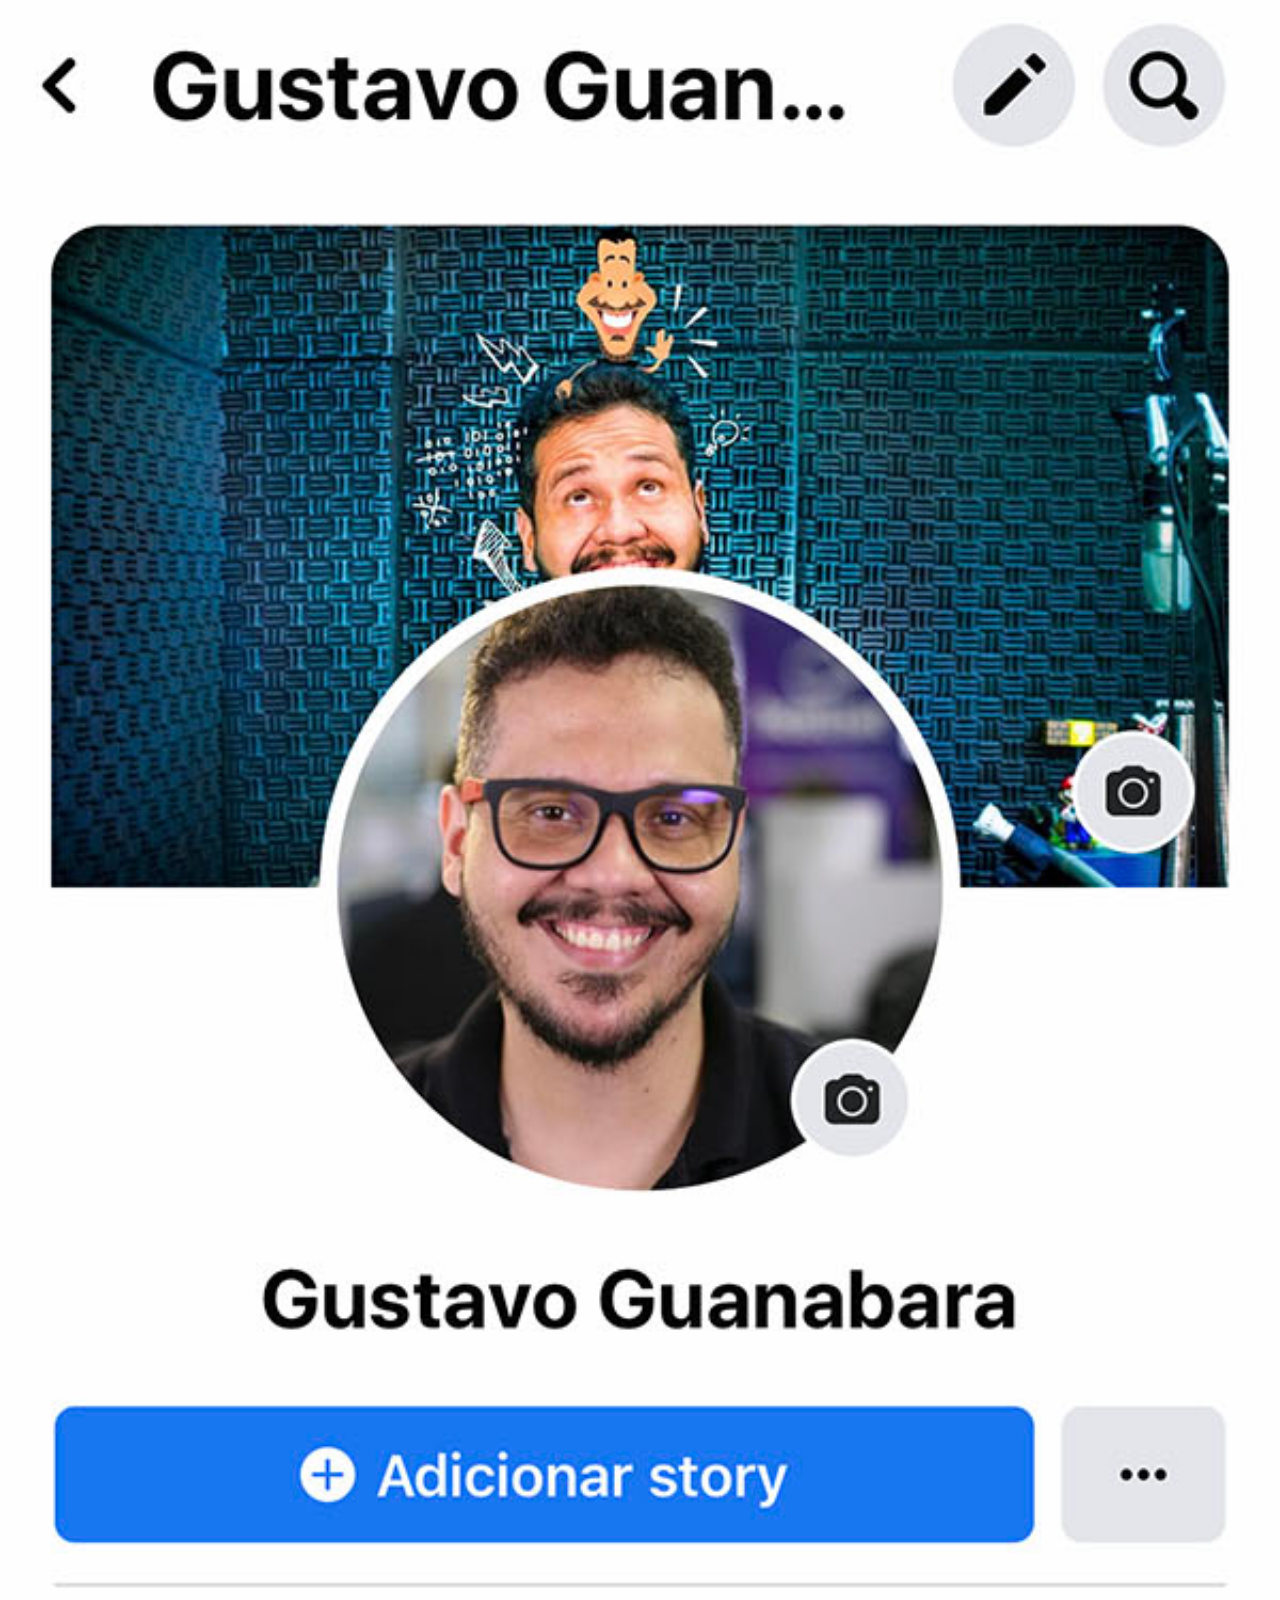
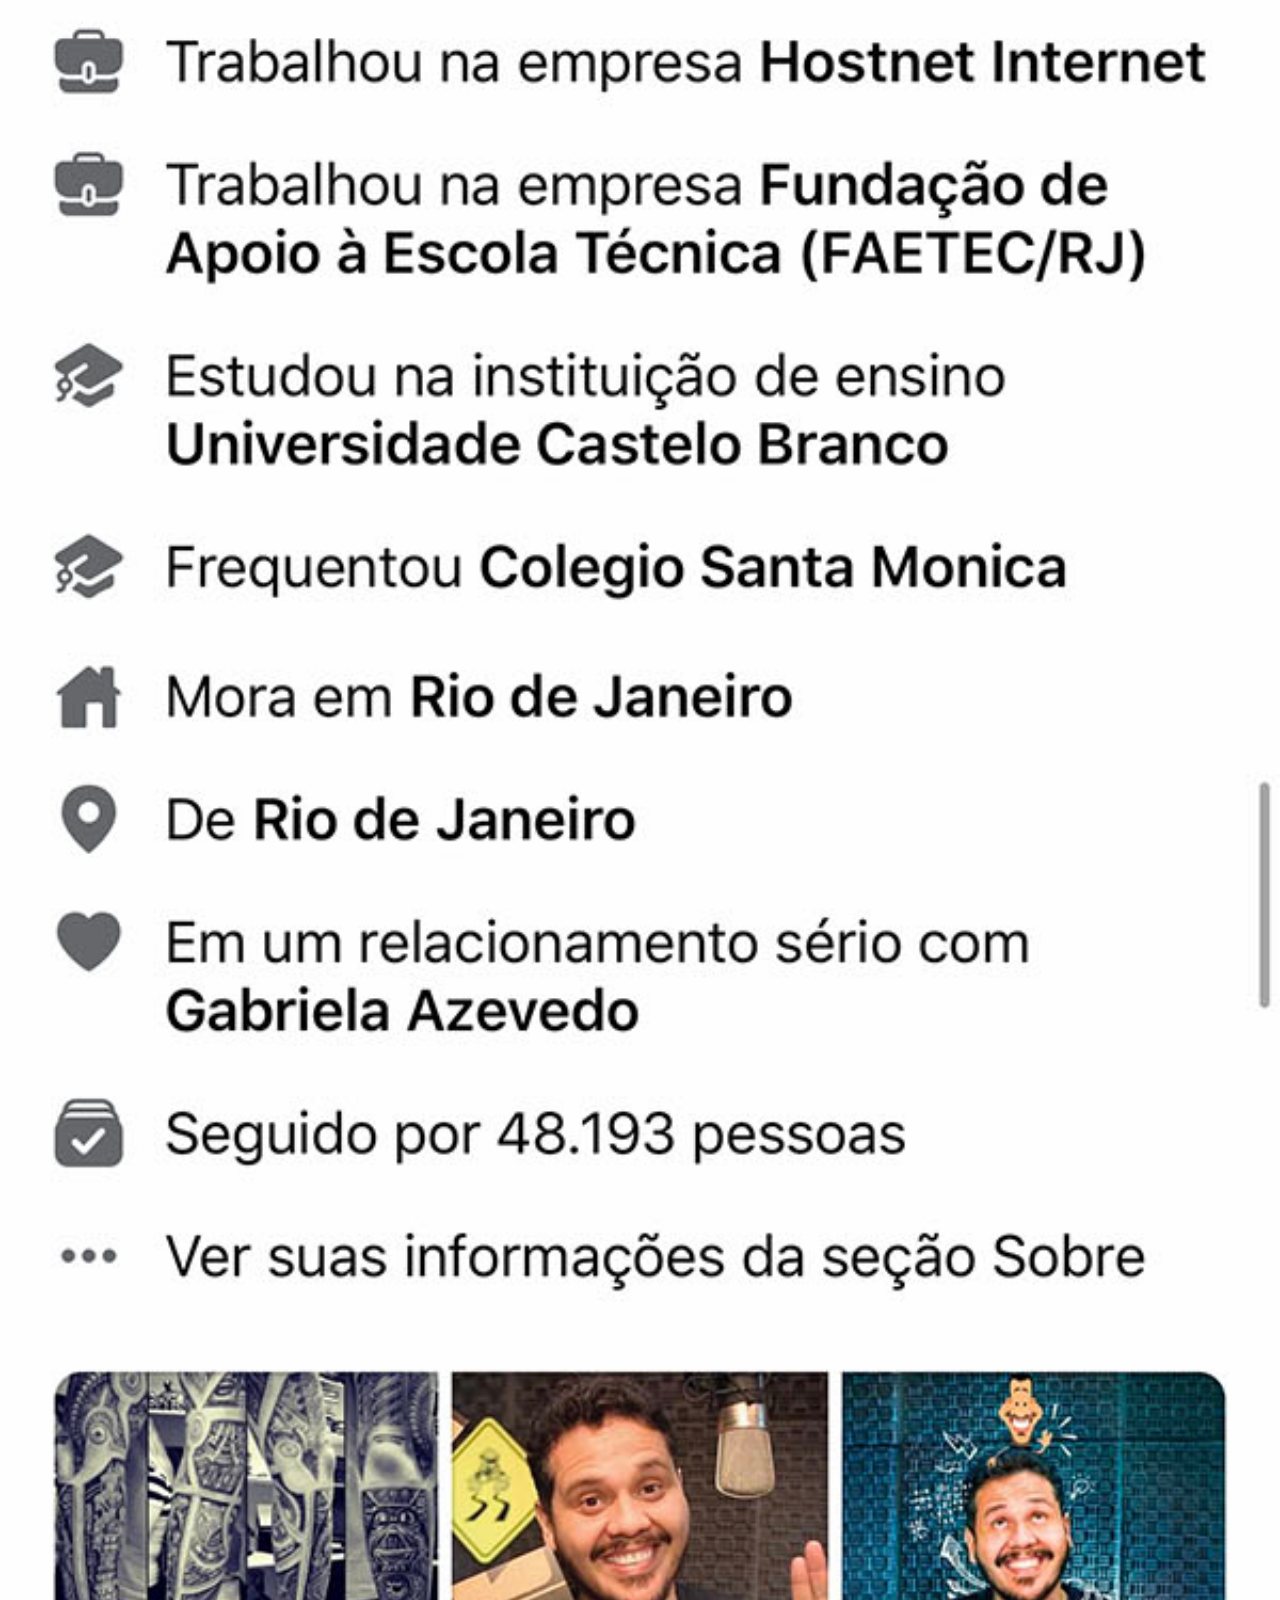
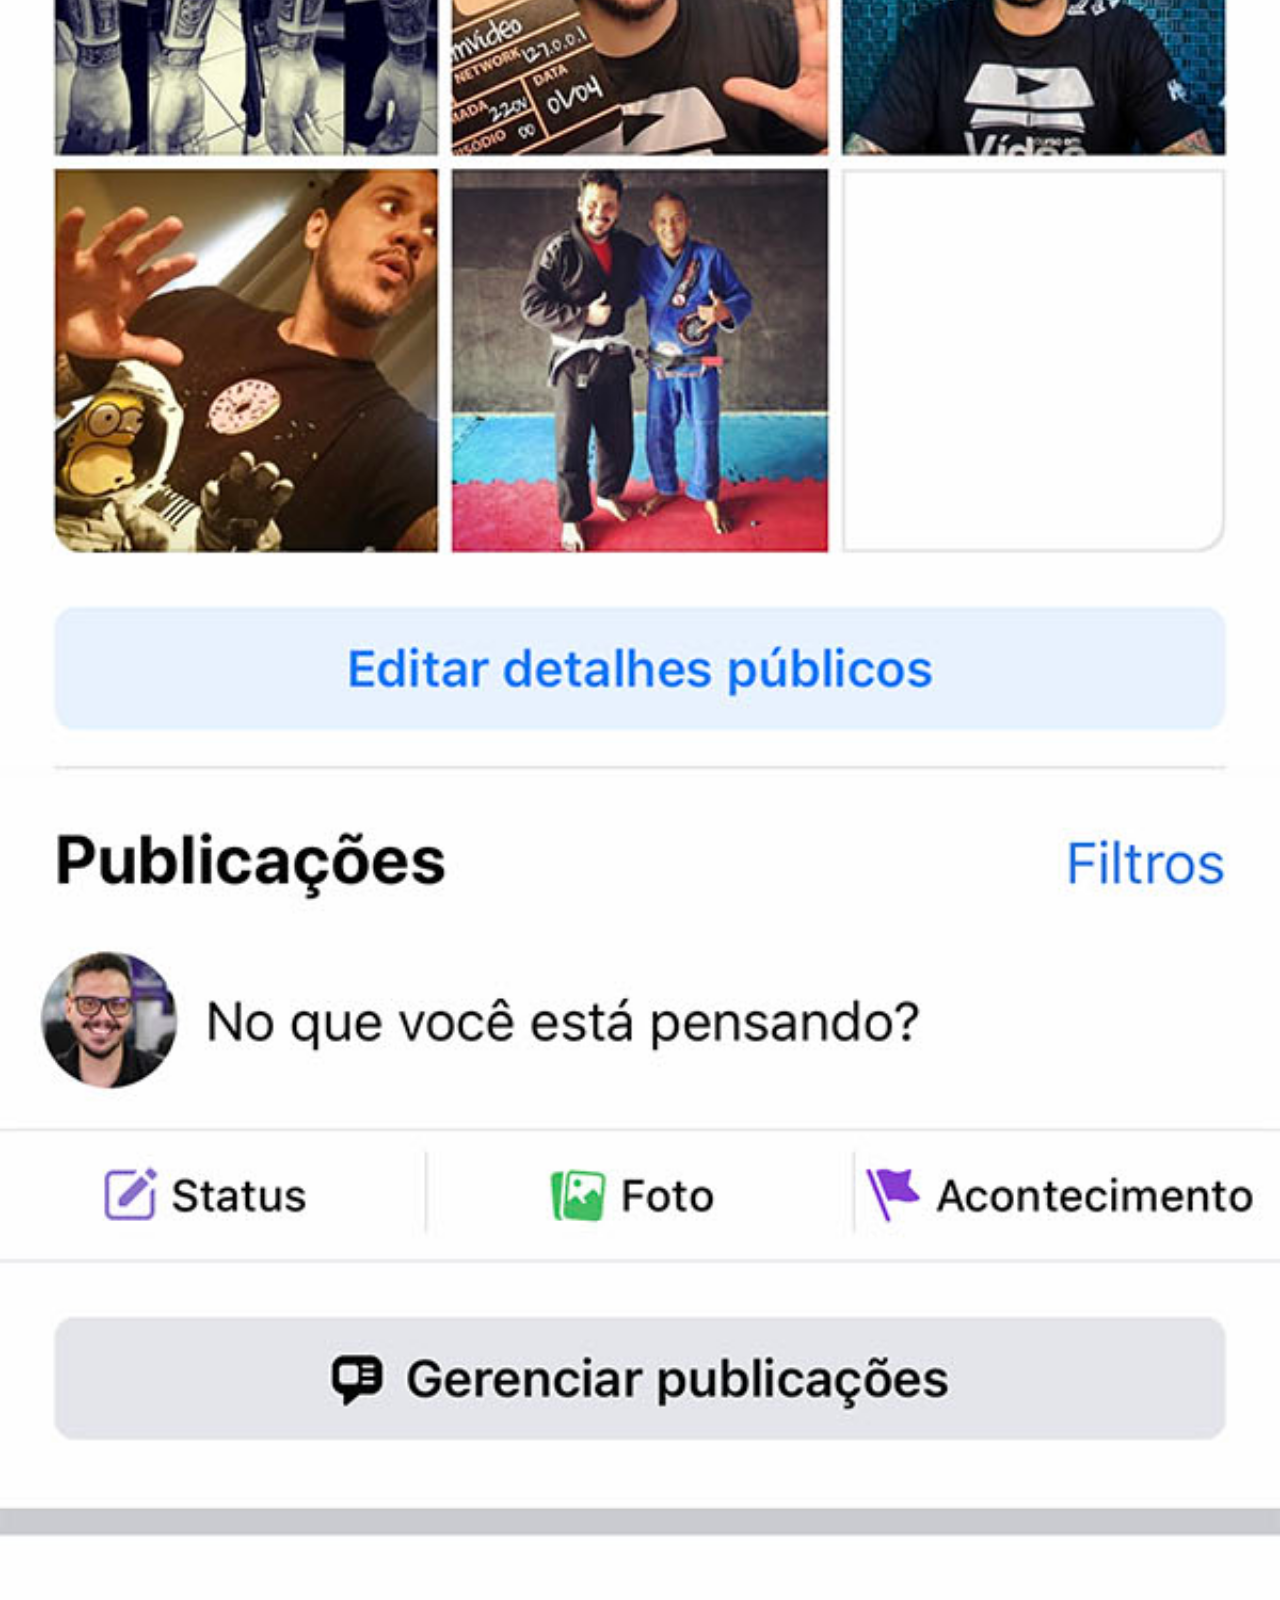
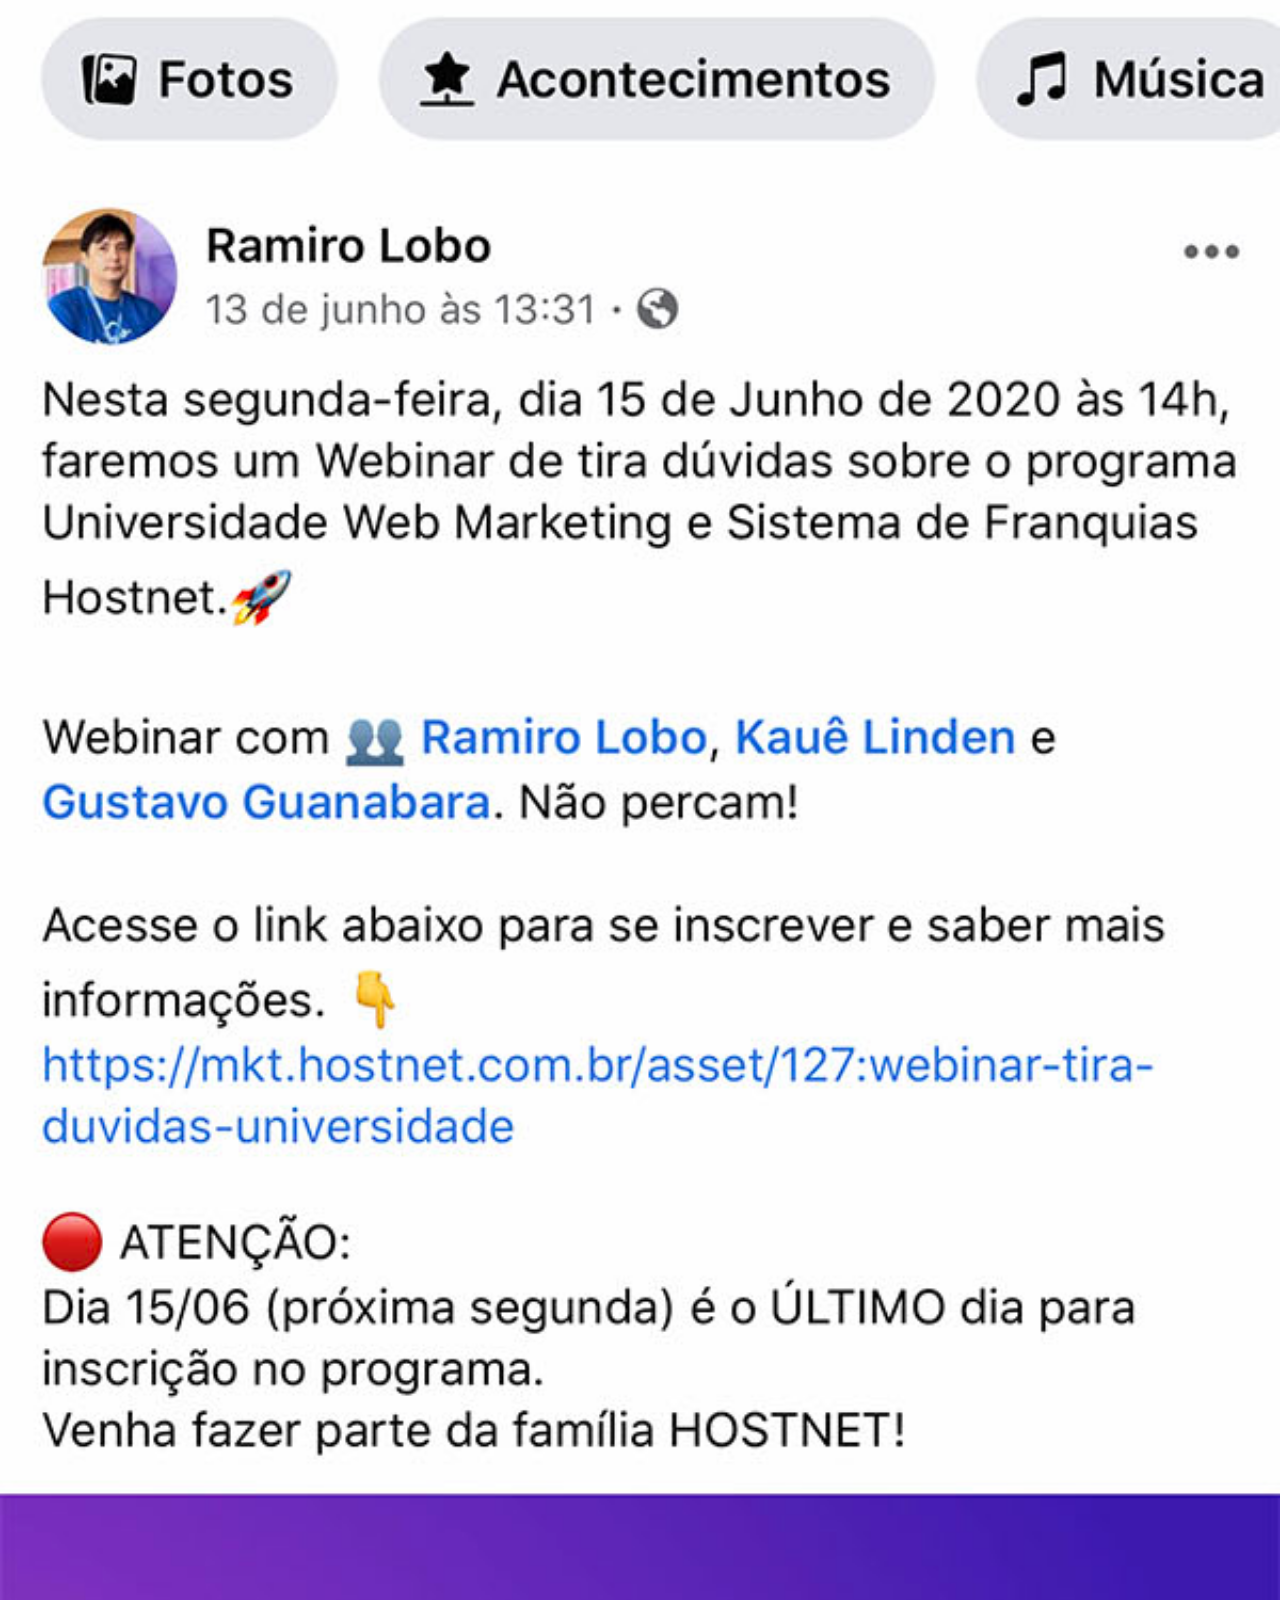
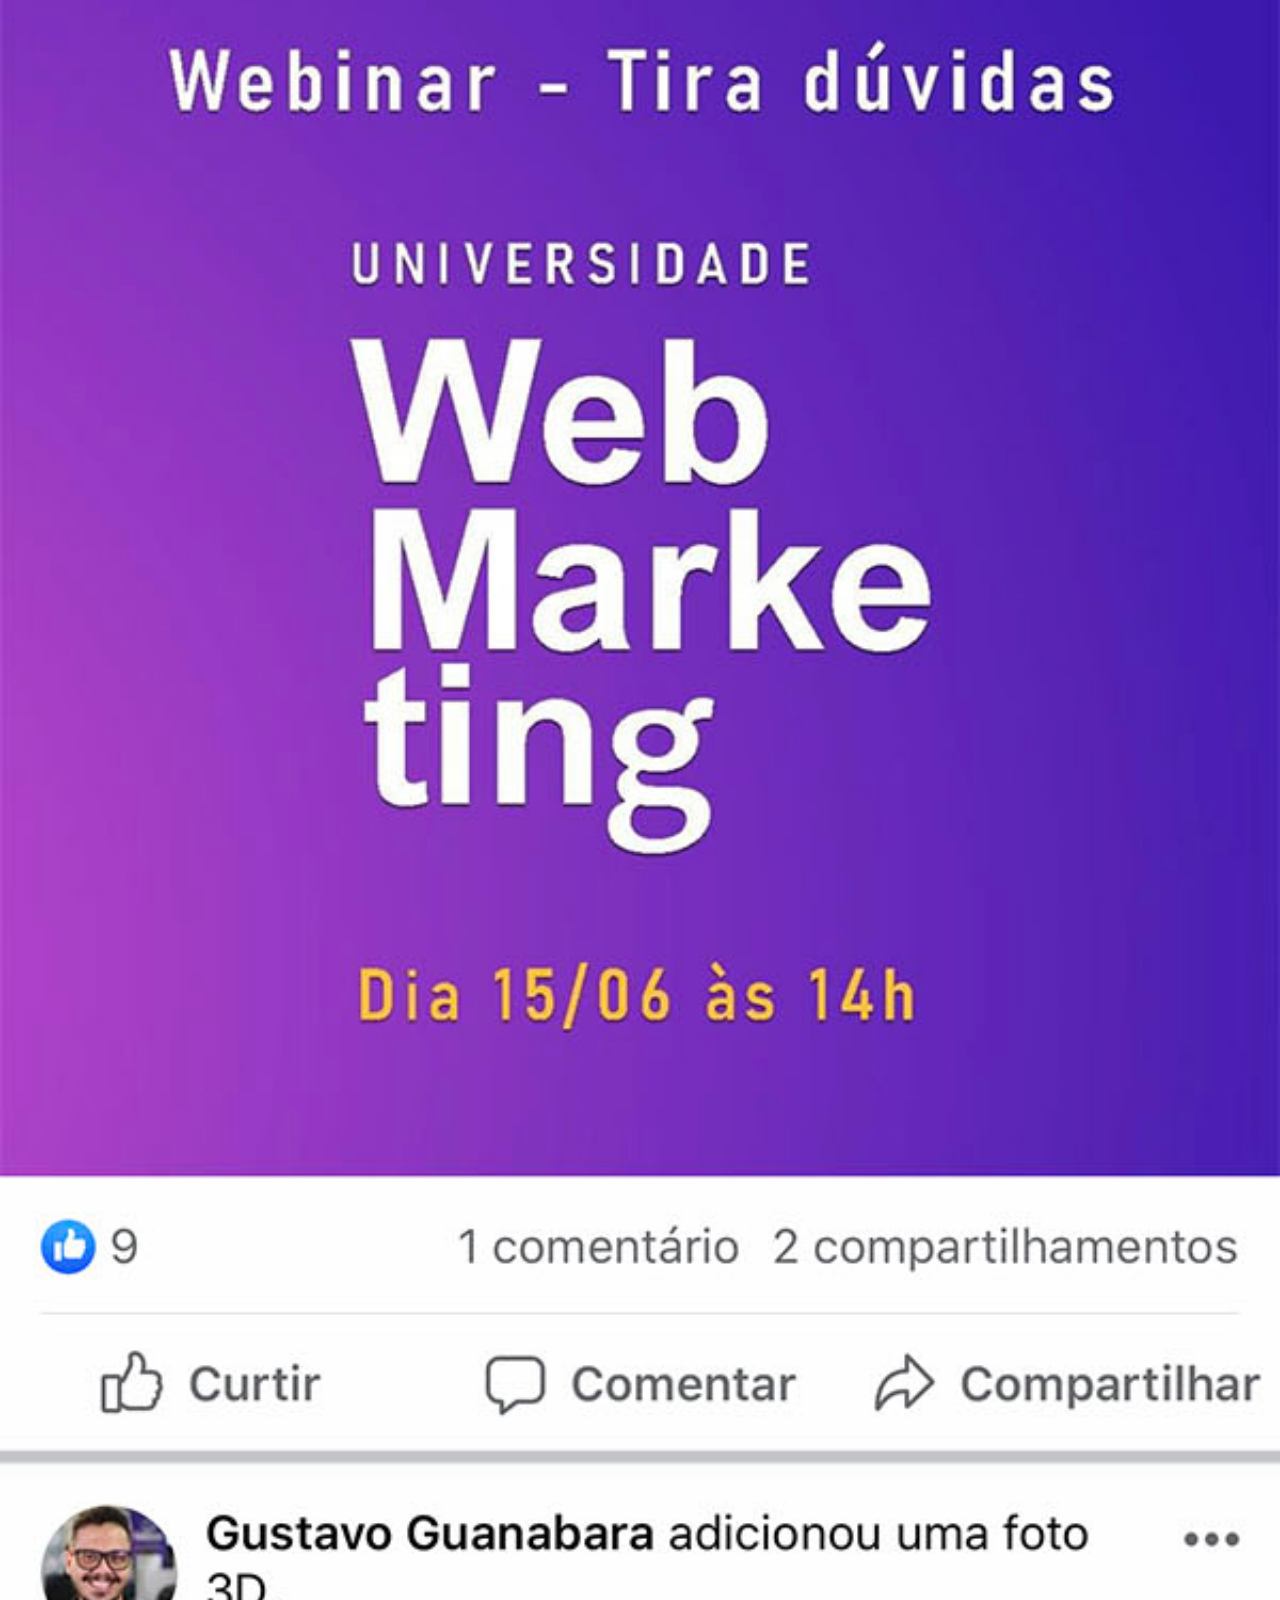
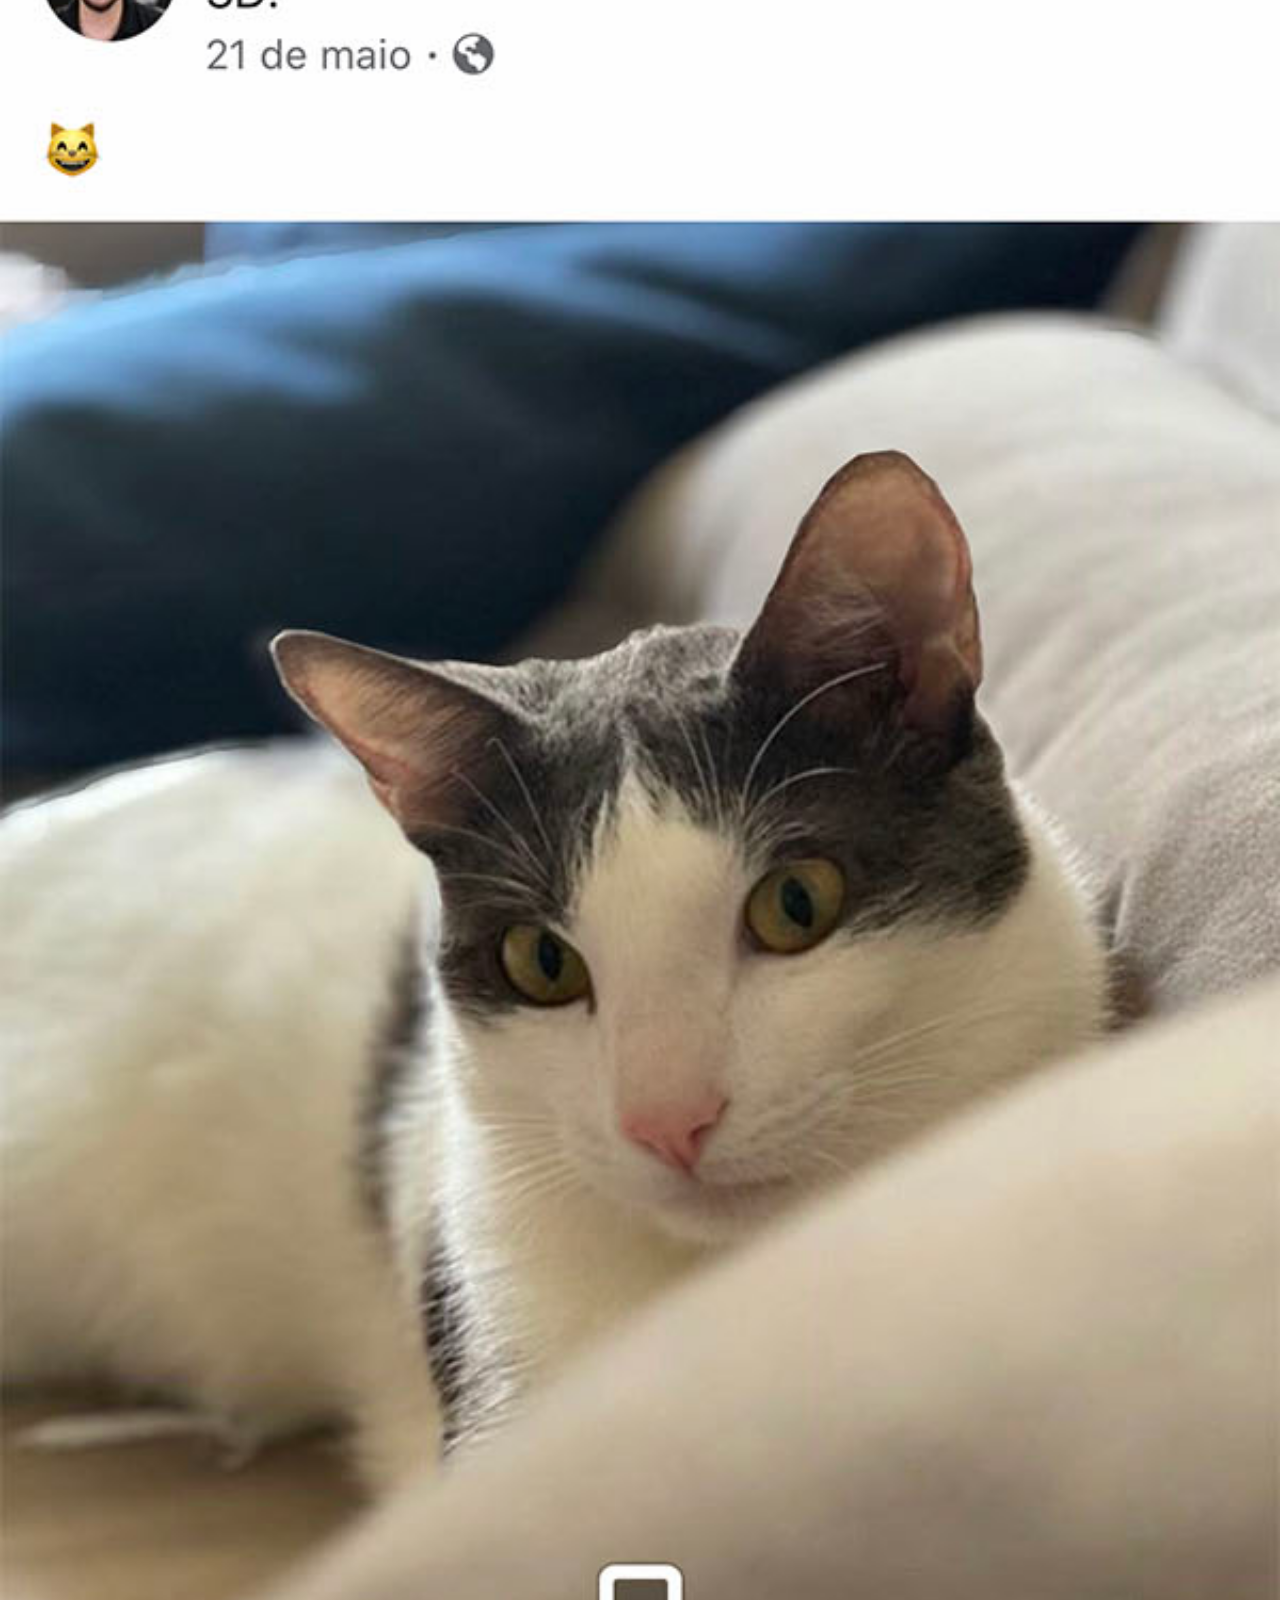
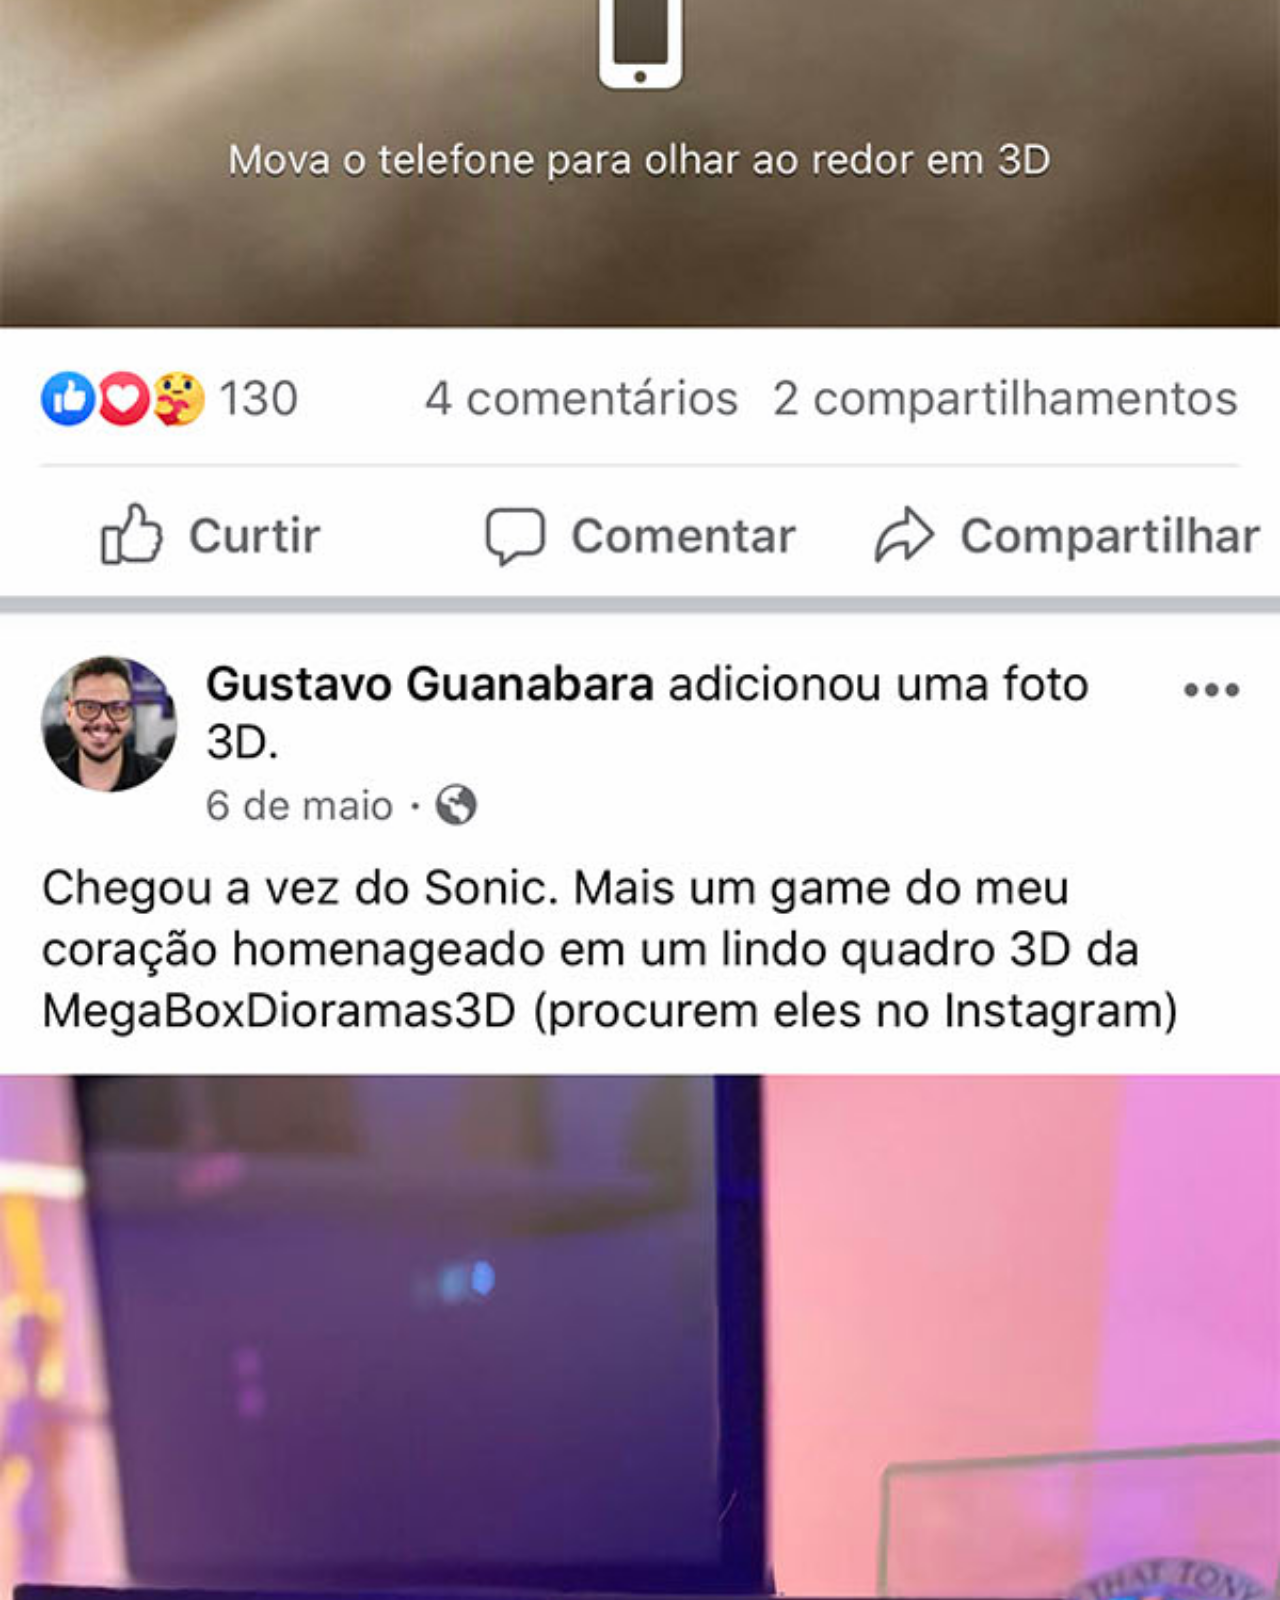
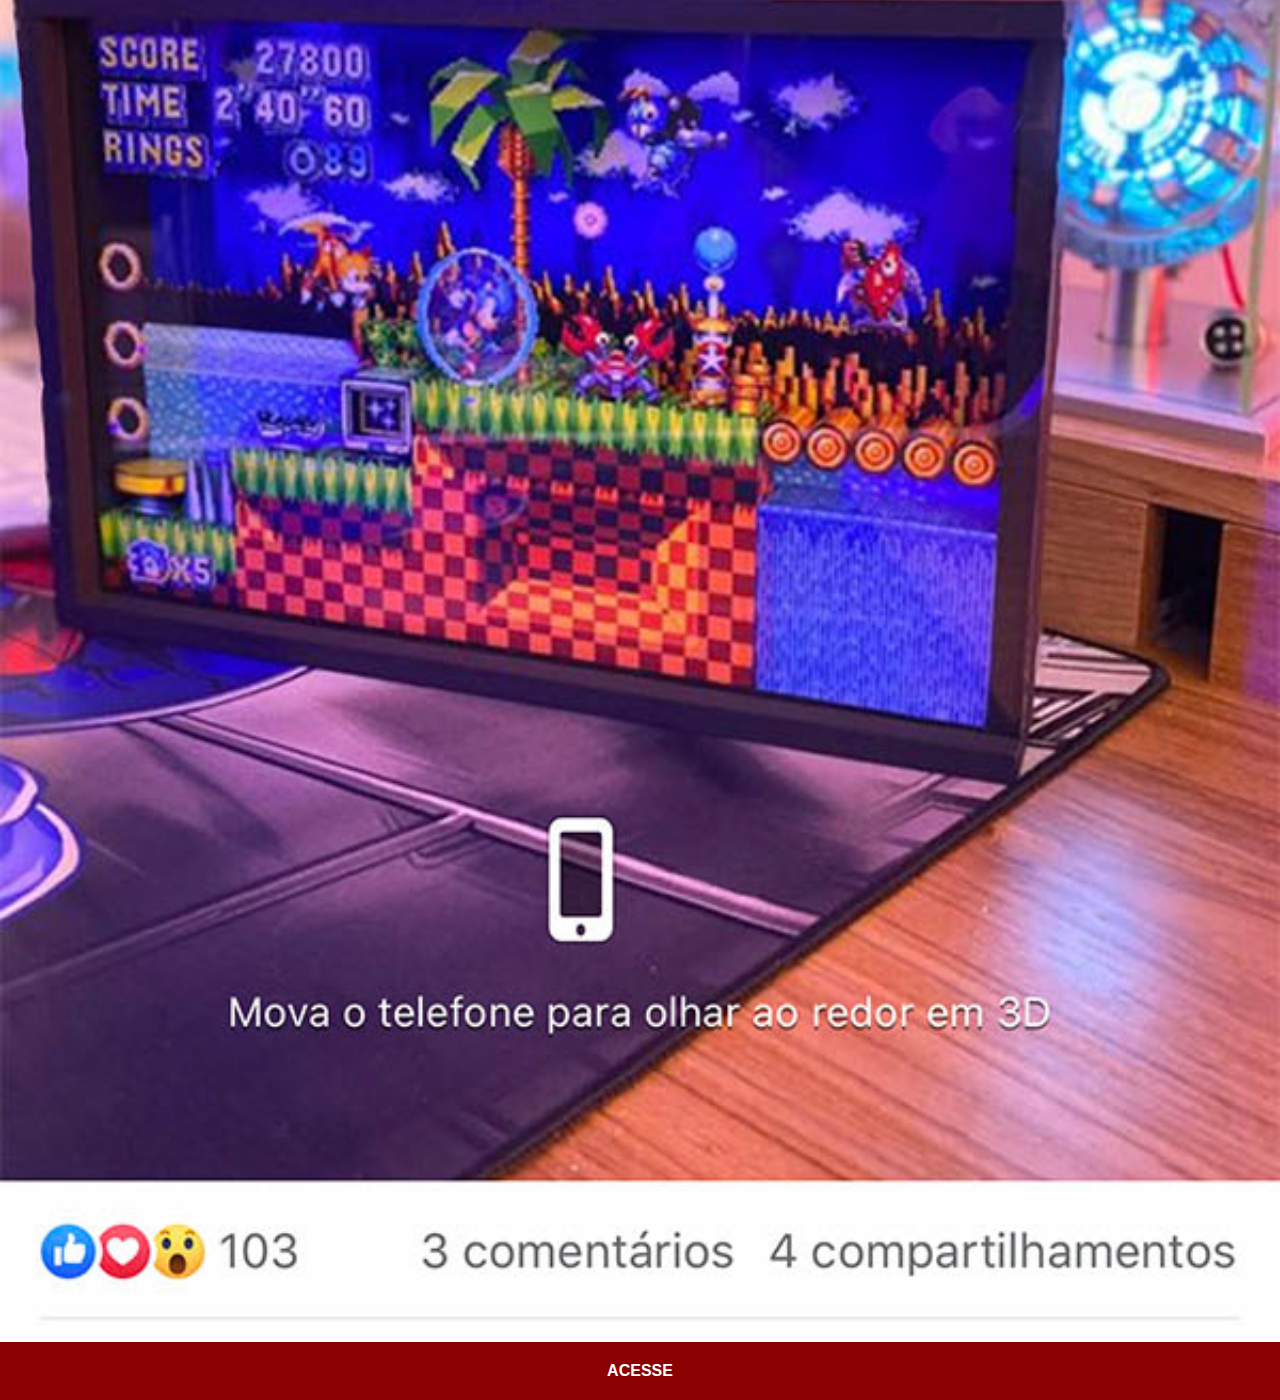
==== facebook.html @ 09bb970f "Arrumando imagens" ====
<!DOCTYPE html>
<html lang="pt-br">
<head>
    <meta charset="UTF-8">
    <meta http-equiv="X-UA-Compatible" content="IE=edge">
    <meta name="viewport" content="width=device-width, initial-scale=1.0">
    <title>Facebook</title>
    <link rel="stylesheet" href="estilos/social.css">
</head>
<body>
    <img src="imagens/tela-facebook.jpg" alt="">
    <a href="https://www.facebook.com/mateus.modesto.50309/" target="_blank">ACESSE</a>
</body>
</html>
---- estilos/social.css ----
@charset "UTF-8";
*{
    margin: 0px;
    padding: 0px;
    font-family: Arial, Helvetica, sans-serif;
}
::-webkit-scrollbar{
    width: 0px;
    height: 0px;
}

img{
    width: 100vw;

}

a{
    display: block;
    background-color: darkred;
    padding: 20px;
    color: white;
    text-align: center;
    font-weight: bolder;
    text-decoration: none;
}

a:hover{
    background-color: rgb(167, 2, 2);
}
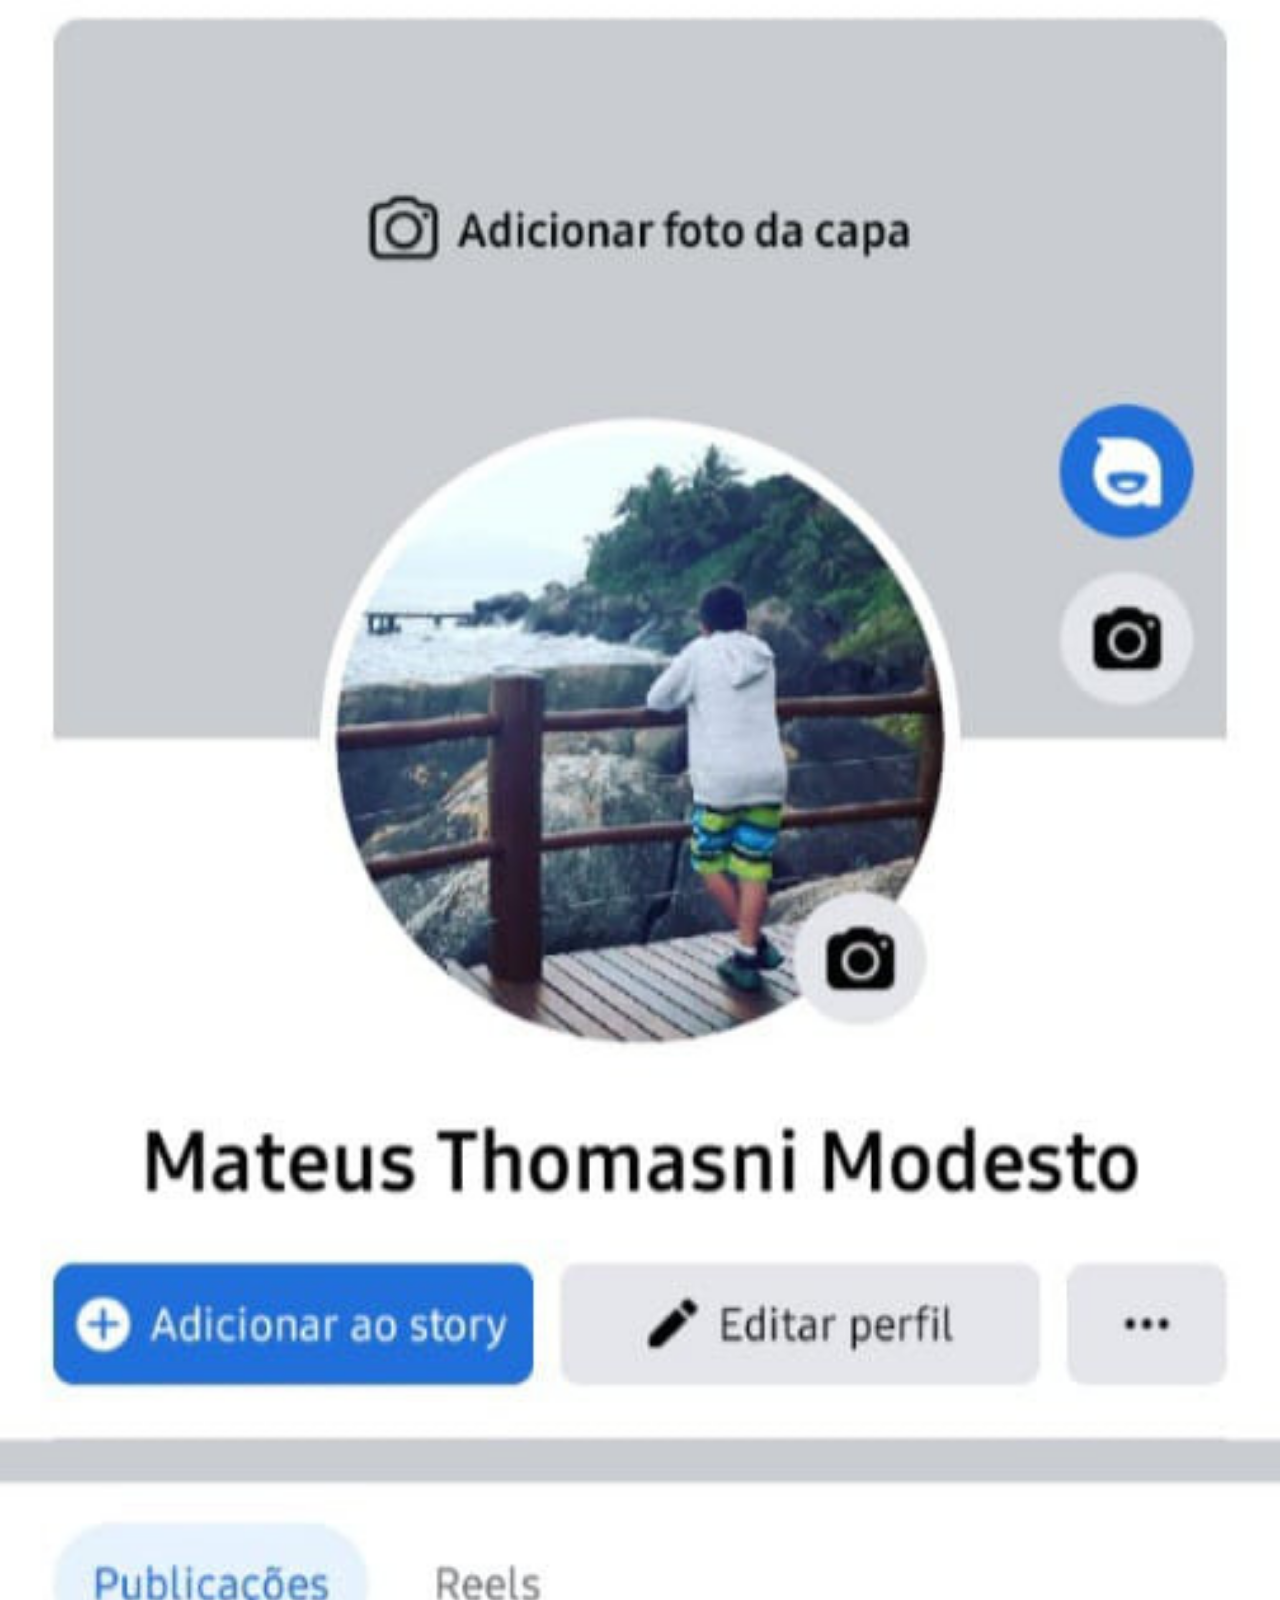
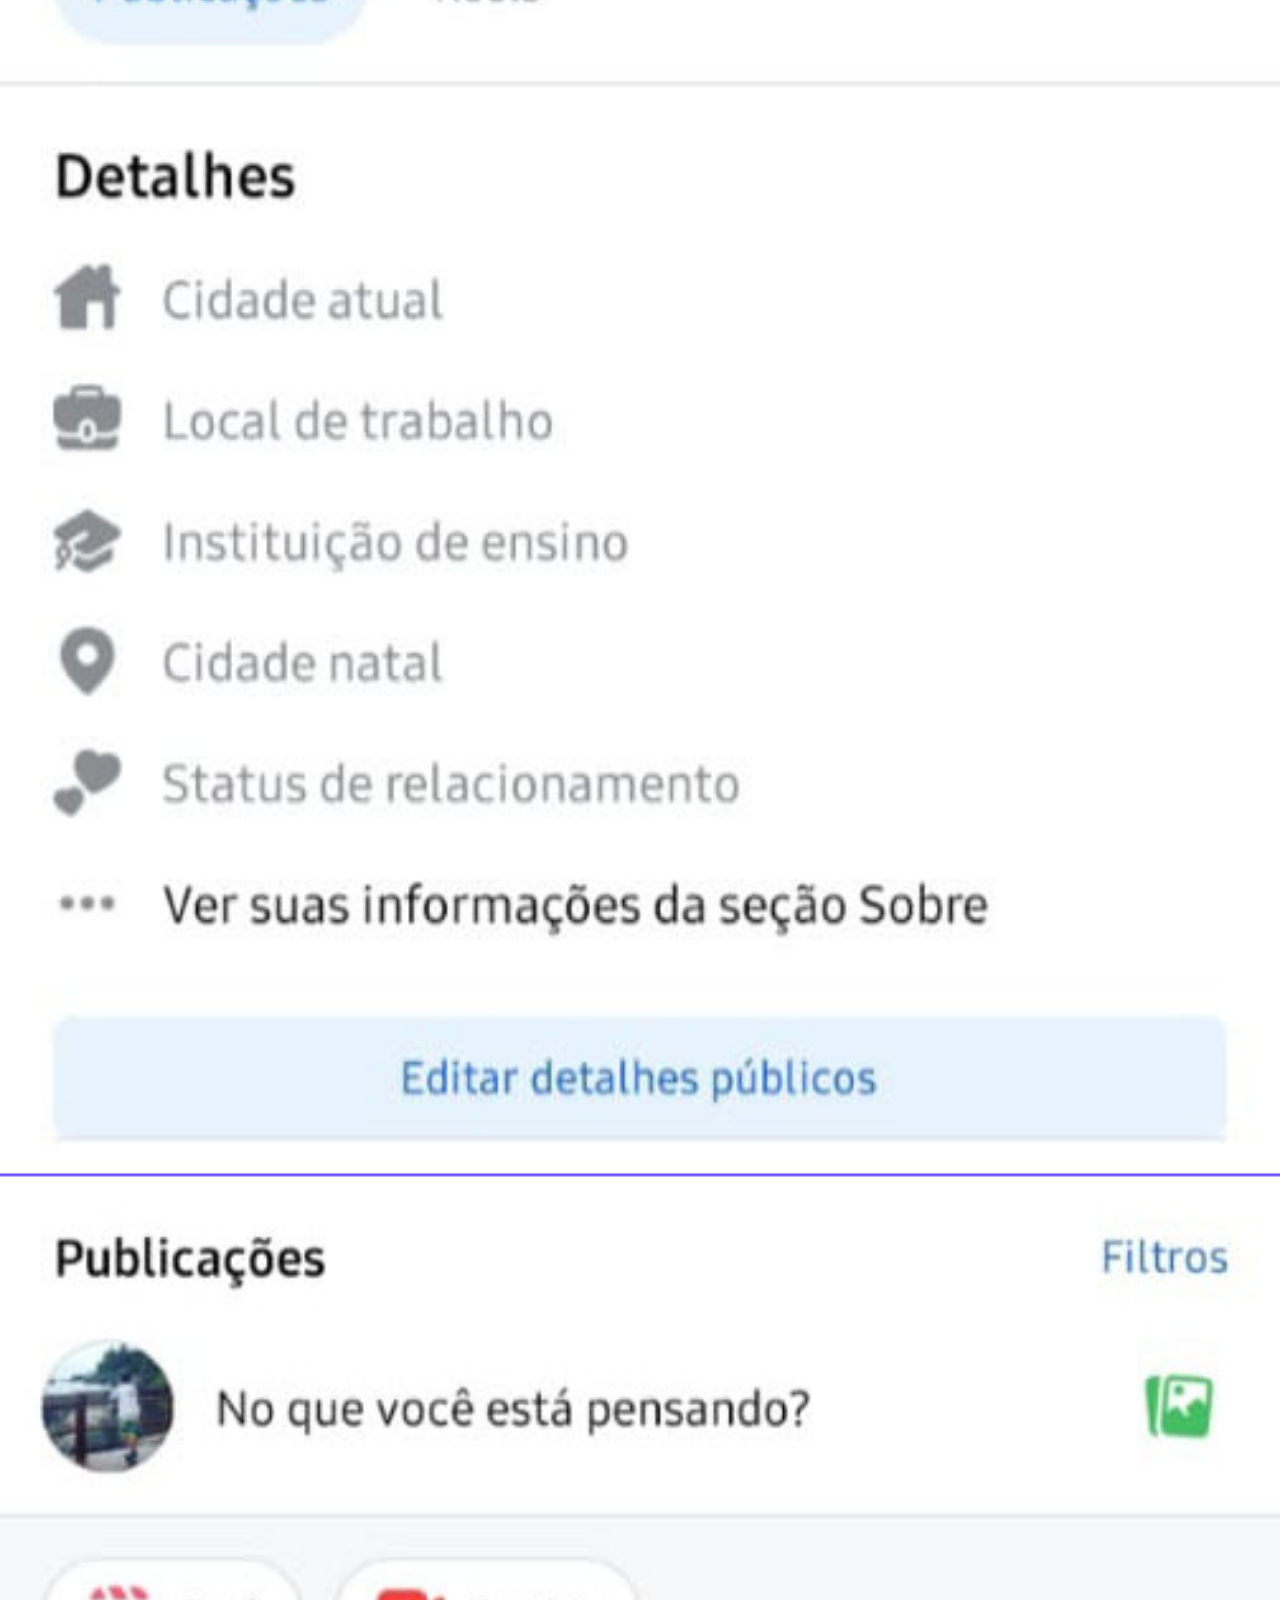
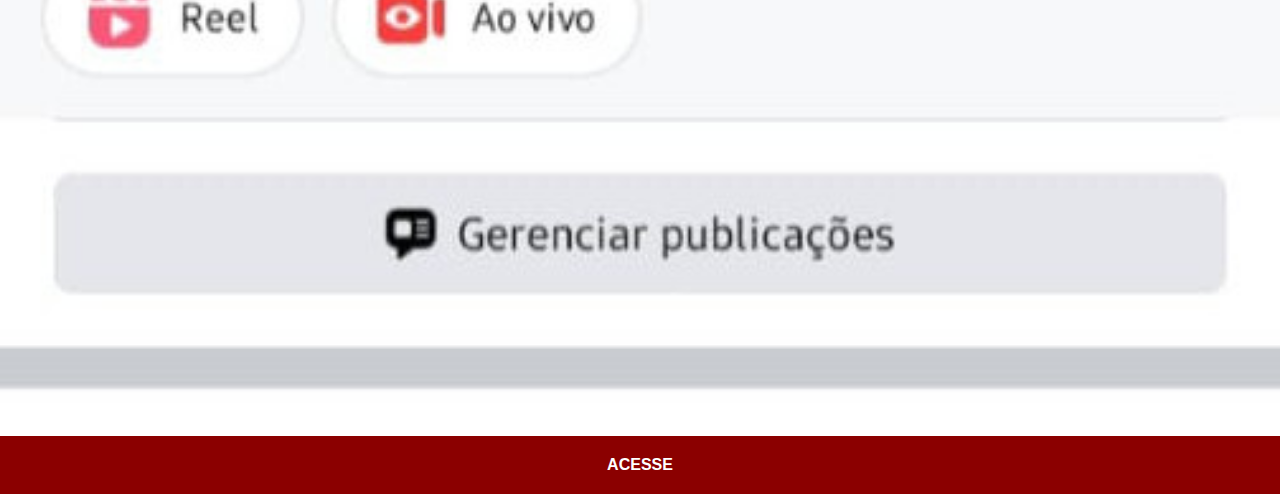
==== commit 5e842949: "Transformando para minhas redes  sociais" ====
--- a/facebook.html
+++ b/facebook.html
@@ -8,7 +8,7 @@
     <link rel="stylesheet" href="estilos/social.css">
 </head>
 <body>
-    <img src="imagens/tela-facebook.jpg" alt="">
+    <img src="imagens/imagem do meu facebook.jpeg" alt="">
     <a href="https://www.facebook.com/mateus.modesto.50309/" target="_blank">ACESSE</a>
 </body>
 </html>